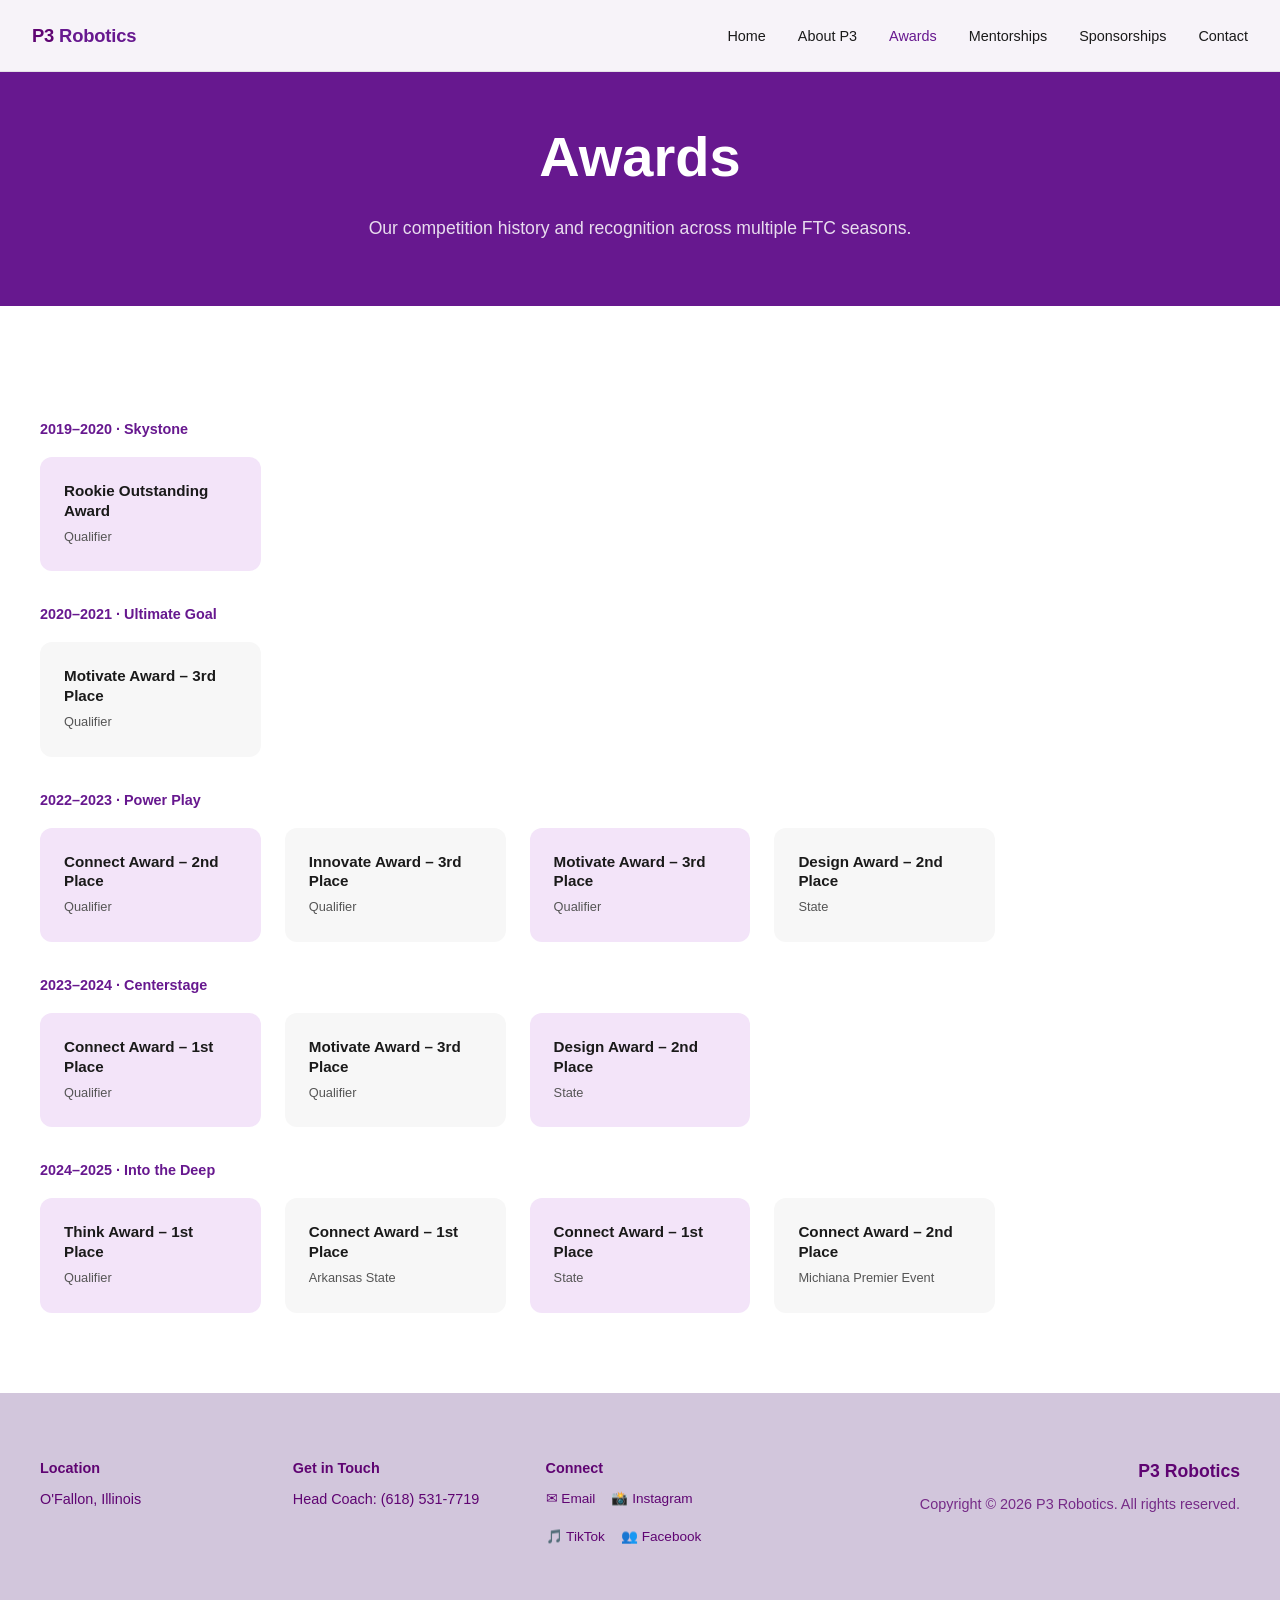
==== awards.html @ d6aab846 "Initial commit: P3 Robotics static site" ====
<!DOCTYPE html>
<html lang="en">
<head>
  <meta charset="UTF-8">
  <meta name="viewport" content="width=device-width, initial-scale=1.0">
  <title>Awards – P3 Robotics FTC #16751</title>
  <link rel="stylesheet" href="css/styles.css">
  <style>
    .fade-in { opacity: 0; transform: translateY(24px); transition: opacity 0.6s ease, transform 0.6s ease; }
    .fade-in.visible { opacity: 1; transform: none; }
  </style>
</head>
<body>

<nav>
  <a class="nav-logo" href="index.html">P3 <span>Robotics</span></a>
  <ul class="nav-links">
    <li><a href="index.html">Home</a></li>
    <li><a href="about.html">About P3</a></li>
    <li><a href="awards.html">Awards</a></li>
    <li><a href="mentorships.html">Mentorships</a></li>
    <li><a href="sponsorships.html">Sponsorships</a></li>
    <li><a href="contact.html">Contact</a></li>
  </ul>
  <button class="nav-hamburger" aria-label="Menu">
    <span></span><span></span><span></span>
  </button>
</nav>

<div class="page-hero">
  <h1>Awards</h1>
  <p>Our competition history and recognition across multiple FTC seasons.</p>
</div>

<section class="bg-white">
  <div class="container">

    <p class="award-season fade-in">2019–2020 · Skystone</p>
    <div class="awards-grid fade-in">
      <div class="award-card">
        <div class="award-name">Rookie Outstanding Award</div>
        <div class="award-event">Qualifier</div>
      </div>
    </div>

    <p class="award-season fade-in">2020–2021 · Ultimate Goal</p>
    <div class="awards-grid fade-in">
      <div class="award-card gray">
        <div class="award-name">Motivate Award – 3rd Place</div>
        <div class="award-event">Qualifier</div>
      </div>
    </div>

    <p class="award-season fade-in">2022–2023 · Power Play</p>
    <div class="awards-grid fade-in">
      <div class="award-card">
        <div class="award-name">Connect Award – 2nd Place</div>
        <div class="award-event">Qualifier</div>
      </div>
      <div class="award-card gray">
        <div class="award-name">Innovate Award – 3rd Place</div>
        <div class="award-event">Qualifier</div>
      </div>
      <div class="award-card">
        <div class="award-name">Motivate Award – 3rd Place</div>
        <div class="award-event">Qualifier</div>
      </div>
      <div class="award-card gray">
        <div class="award-name">Design Award – 2nd Place</div>
        <div class="award-event">State</div>
      </div>
    </div>

    <p class="award-season fade-in">2023–2024 · Centerstage</p>
    <div class="awards-grid fade-in">
      <div class="award-card">
        <div class="award-name">Connect Award – 1st Place</div>
        <div class="award-event">Qualifier</div>
      </div>
      <div class="award-card gray">
        <div class="award-name">Motivate Award – 3rd Place</div>
        <div class="award-event">Qualifier</div>
      </div>
      <div class="award-card">
        <div class="award-name">Design Award – 2nd Place</div>
        <div class="award-event">State</div>
      </div>
    </div>

    <p class="award-season fade-in">2024–2025 · Into the Deep</p>
    <div class="awards-grid fade-in">
      <div class="award-card">
        <div class="award-name">Think Award – 1st Place</div>
        <div class="award-event">Qualifier</div>
      </div>
      <div class="award-card gray">
        <div class="award-name">Connect Award – 1st Place</div>
        <div class="award-event">Arkansas State</div>
      </div>
      <div class="award-card">
        <div class="award-name">Connect Award – 1st Place</div>
        <div class="award-event">State</div>
      </div>
      <div class="award-card gray">
        <div class="award-name">Connect Award – 2nd Place</div>
        <div class="award-event">Michiana Premier Event</div>
      </div>
    </div>

  </div>
</section>

<footer>
  <div class="footer-inner">
    <div class="footer-col">
      <h4>Location</h4>
      <p>O'Fallon, Illinois</p>
    </div>
    <div class="footer-col">
      <h4>Get in Touch</h4>
      <p>Head Coach: (618) 531-7719</p>
    </div>
    <div class="footer-col">
      <h4>Connect</h4>
      <div class="social-links">
        <a href="mailto:polytechnicpuzzlepieces@gmail.com">✉ Email</a>
        <a href="https://www.instagram.com/polytechnicpuzzlepieces" target="_blank" rel="noopener">📸 Instagram</a>
        <a href="https://www.tiktok.com/@ftc16751" target="_blank" rel="noopener">🎵 TikTok</a>
        <a href="https://www.facebook.com/share/14a7jFLZGd/" target="_blank" rel="noopener">👥 Facebook</a>
      </div>
    </div>
    <div class="footer-col footer-right">
      <div class="footer-brand">P3 Robotics</div>
      <p class="footer-copy">Copyright © 2026 P3 Robotics. All rights reserved.</p>
    </div>
  </div>
</footer>

<script src="js/main.js"></script>
</body>
</html>
---- css/styles.css ----
:root {
  --purple-dark: #5f0472;
  --purple-primary: #67188f;
  --purple-mid: #c5b0cd;
  --purple-light: #d2c6dc;
  --purple-pale: #f3e4f9;
  --gray-light: #f7f7f7;
  --gray-bg: #f1f1f1;
  --text-dark: #1a1a1a;
  --text-faded: #555;
  --white: #ffffff;
  --nav-height: 72px;
}

* { box-sizing: border-box; margin: 0; padding: 0; }

html { scroll-behavior: smooth; }

body {
  font-family: -apple-system, BlinkMacSystemFont, "Segoe UI", Roboto, sans-serif;
  color: var(--text-dark);
  line-height: 1.6;
}

/* ── NAV ── */
nav {
  position: fixed;
  top: 0; left: 0; right: 0;
  height: var(--nav-height);
  background: rgba(255,255,255,0.95);
  backdrop-filter: blur(8px);
  display: flex;
  align-items: center;
  justify-content: space-between;
  padding: 0 2rem;
  z-index: 100;
  border-bottom: 1px solid rgba(0,0,0,0.08);
}

.nav-logo {
  font-size: 1.15rem;
  font-weight: 700;
  color: var(--purple-dark);
  text-decoration: none;
  letter-spacing: -0.01em;
}

.nav-logo span { color: var(--purple-primary); }

.nav-links {
  display: flex;
  gap: 2rem;
  list-style: none;
}

.nav-links a {
  text-decoration: none;
  color: var(--text-dark);
  font-size: 0.9rem;
  font-weight: 500;
  transition: color 0.2s;
}

.nav-links a:hover,
.nav-links a.active { color: var(--purple-primary); }

.nav-hamburger {
  display: none;
  flex-direction: column;
  gap: 5px;
  cursor: pointer;
  background: none;
  border: none;
  padding: 4px;
}

.nav-hamburger span {
  display: block;
  width: 24px;
  height: 2px;
  background: var(--text-dark);
  transition: all 0.3s;
}

/* ── HERO ── */
.hero {
  min-height: 100vh;
  position: relative;
  display: flex;
  align-items: center;
  justify-content: center;
  overflow: hidden;
}

.hero-bg {
  position: absolute;
  inset: 0;
  background-size: cover;
  background-position: center;
  background-image: url('../images/1_1766967297_DSC_0050_1200x800-1024x683.jpg');
}

.hero-overlay {
  position: absolute;
  inset: 0;
  background: rgba(127, 125, 123, 0.7);
}

.hero-content {
  position: relative;
  z-index: 1;
  text-align: center;
  color: white;
  padding: 2rem;
  max-width: 800px;
}

.hero-content h1 {
  font-size: clamp(2.5rem, 6vw, 5rem);
  font-weight: 700;
  line-height: 1.1;
  margin-bottom: 0.5rem;
}

.hero-content h2 {
  font-size: 1.5rem;
  font-weight: 400;
  margin-bottom: 1rem;
  opacity: 0.9;
}

.hero-content p {
  font-size: 1.2rem;
  margin-bottom: 2rem;
  opacity: 0.9;
}

/* ── BUTTONS ── */
.btn {
  display: inline-block;
  padding: 16px 40px;
  border-radius: 100px;
  font-weight: 500;
  font-size: 1rem;
  text-decoration: none;
  transition: opacity 0.2s, transform 0.2s;
  cursor: pointer;
  border: none;
}

.btn:hover { opacity: 0.85; transform: translateY(-1px); }

.btn-purple { background: var(--purple-mid); color: white; }
.btn-dark { background: var(--purple-dark); color: white; }
.btn-outline {
  background: transparent;
  border: 2px solid var(--purple-dark);
  color: var(--purple-dark);
}

/* ── SECTIONS ── */
section { padding: 5rem 2rem; }

.container {
  max-width: 1200px;
  margin: 0 auto;
}

.section-tag {
  display: inline-block;
  background: var(--purple-primary);
  color: white;
  font-size: 0.7rem;
  font-weight: 600;
  text-transform: uppercase;
  letter-spacing: 0.08em;
  padding: 6px 16px;
  border-radius: 100px;
  margin-bottom: 1.5rem;
}

.section-title {
  font-size: clamp(1.8rem, 4vw, 2.8rem);
  font-weight: 500;
  color: var(--text-dark);
  margin-bottom: 1rem;
  line-height: 1.2;
}

.section-subtitle {
  font-size: 1.05rem;
  color: var(--text-faded);
  max-width: 600px;
  margin: 0 auto 3rem;
}

.text-center { text-align: center; }

/* ── CARDS GRID ── */
.cards-grid {
  display: grid;
  grid-template-columns: repeat(auto-fit, minmax(280px, 1fr));
  gap: 1.5rem;
}

.card {
  background: var(--purple-pale);
  border-radius: 16px;
  padding: 2rem;
  transition: transform 0.2s;
}

.card:hover { transform: translateY(-3px); }

.card-gray { background: var(--gray-light); }

.card img {
  width: 100%;
  aspect-ratio: 4/3;
  object-fit: cover;
  border-radius: 8px;
  margin-bottom: 1.2rem;
}

.card-name {
  font-size: 1.2rem;
  font-weight: 700;
  color: var(--purple-primary);
  margin-bottom: 0.25rem;
}

.card-role {
  font-size: 0.9rem;
  font-weight: 500;
  color: var(--text-dark);
  margin-bottom: 0.5rem;
}

.card-bio {
  font-size: 0.875rem;
  color: var(--text-faded);
}

/* ── FEATURES ROW ── */
.features-row {
  display: grid;
  grid-template-columns: repeat(auto-fit, minmax(240px, 1fr));
  gap: 2.5rem;
  margin-top: 3rem;
}

.feature-item h3 {
  font-size: 1.1rem;
  font-weight: 600;
  margin-bottom: 0.5rem;
}

.feature-item p { font-size: 0.9rem; color: var(--text-faded); }

.feature-item img {
  width: 100%;
  aspect-ratio: 16/9;
  object-fit: cover;
  border-radius: 10px;
  margin-bottom: 1rem;
}

/* ── TIMELINE ── */
.timeline-grid {
  display: grid;
  grid-template-columns: repeat(3, 1fr);
  gap: 4px;
  margin-top: 2rem;
}

.timeline-card {
  background: var(--purple-pale);
  padding: 1.5rem;
}

.timeline-card.gray { background: var(--gray-bg); }

.timeline-card:first-child { border-radius: 20px 0 0 0; }
.timeline-card:nth-child(3) { border-radius: 0 20px 0 0; }
.timeline-card:nth-child(4) { border-radius: 0 0 0 20px; }
.timeline-card:last-child { border-radius: 0 0 20px 0; }

.timeline-meet {
  font-size: 1.1rem;
  font-weight: 300;
  letter-spacing: 0.1em;
  color: var(--purple-primary);
  margin-bottom: 0.4rem;
}

.timeline-venue {
  font-size: 0.95rem;
  font-weight: 500;
  margin-bottom: 1rem;
}

.timeline-card details {
  margin-bottom: 0.5rem;
}

.timeline-card summary {
  font-size: 0.85rem;
  font-weight: 600;
  cursor: pointer;
  padding: 4px 0;
  color: var(--text-dark);
  list-style: none;
  display: flex;
  align-items: center;
  gap: 0.4rem;
}

.timeline-card summary::before {
  content: '▶';
  font-size: 0.6rem;
  transition: transform 0.2s;
}

.timeline-card details[open] summary::before { transform: rotate(90deg); }

.timeline-card details p {
  font-size: 0.82rem;
  color: var(--text-faded);
  margin-top: 0.4rem;
  padding-left: 1rem;
  line-height: 1.5;
}

/* ── FAQ ── */
.faq-grid {
  display: grid;
  grid-template-columns: repeat(auto-fit, minmax(280px, 1fr));
  gap: 2.5rem;
  margin-top: 3rem;
}

.faq-item h3 {
  font-size: 1rem;
  font-weight: 600;
  margin-bottom: 0.5rem;
}

.faq-item p, .faq-item ul {
  font-size: 0.9rem;
  color: var(--text-faded);
}

.faq-item ul { padding-left: 1.2rem; }

/* ── FOOTER ── */
footer {
  background: var(--purple-light);
  padding: 4rem 2rem;
}

.footer-inner {
  max-width: 1200px;
  margin: 0 auto;
  display: grid;
  grid-template-columns: 1fr 1fr 1fr 2fr;
  gap: 2rem;
  align-items: start;
}

.footer-col h4 {
  font-size: 0.9rem;
  font-weight: 600;
  color: var(--purple-dark);
  margin-bottom: 0.5rem;
}

.footer-col p, .footer-col a {
  font-size: 0.9rem;
  color: var(--purple-dark);
  text-decoration: none;
}

.social-links {
  display: flex;
  gap: 1rem;
  flex-wrap: wrap;
  margin-top: 0.5rem;
}

.social-links a {
  color: var(--purple-dark);
  font-size: 0.85rem;
  text-decoration: none;
  display: flex;
  align-items: center;
  gap: 4px;
  transition: opacity 0.2s;
}

.social-links a:hover { opacity: 0.7; }

.footer-right {
  text-align: right;
}

.footer-brand {
  font-size: 1.1rem;
  font-weight: 700;
  color: var(--purple-dark);
  margin-bottom: 0.5rem;
}

.footer-copy {
  font-size: 0.8rem;
  color: var(--purple-dark);
  opacity: 0.8;
}

/* ── PAGE HERO (non-home) ── */
.page-hero {
  background: var(--purple-primary);
  color: white;
  text-align: center;
  padding: 7rem 2rem 4rem;
}

.page-hero h1 {
  font-size: clamp(2rem, 5vw, 3.5rem);
  font-weight: 700;
  margin-bottom: 0.75rem;
}

.page-hero p {
  font-size: 1.1rem;
  opacity: 0.85;
  max-width: 560px;
  margin: 0 auto;
}

/* ── ABOUT TEAM SECTION ── */
.team-grid {
  display: grid;
  grid-template-columns: repeat(auto-fit, minmax(260px, 1fr));
  gap: 1.5rem;
}

/* ── AWARDS ── */
.awards-grid {
  display: grid;
  grid-template-columns: repeat(auto-fill, minmax(220px, 1fr));
  gap: 1.5rem;
}

.award-card {
  background: var(--purple-pale);
  border-radius: 12px;
  padding: 1.5rem;
}

.award-card.gray { background: var(--gray-light); }

.award-name {
  font-size: 0.95rem;
  font-weight: 600;
  margin-bottom: 0.4rem;
  line-height: 1.3;
}

.award-event {
  font-size: 0.8rem;
  color: var(--text-faded);
}

.award-season {
  font-size: 0.9rem;
  font-weight: 700;
  color: var(--purple-primary);
  margin: 2rem 0 1rem;
}

/* ── CONTACT ── */
.contact-form-wrap {
  background: white;
  border-radius: 20px;
  padding: 2.5rem;
  box-shadow: 0 4px 24px rgba(0,0,0,0.08);
  max-width: 700px;
  margin: 2rem auto 0;
}

.form-group { margin-bottom: 1.5rem; }

.form-group label {
  display: block;
  font-size: 0.875rem;
  font-weight: 500;
  margin-bottom: 0.4rem;
  color: var(--text-dark);
}

.form-group input,
.form-group textarea,
.form-group select {
  width: 100%;
  padding: 12px 16px;
  border: 1px solid rgba(0,0,0,0.15);
  border-radius: 10px;
  font-size: 0.95rem;
  font-family: inherit;
  color: var(--text-dark);
  transition: border-color 0.2s;
  outline: none;
}

.form-group input:focus,
.form-group textarea:focus {
  border-color: var(--purple-primary);
  box-shadow: 0 0 0 3px rgba(103, 24, 143, 0.1);
}

.form-group textarea { resize: vertical; min-height: 120px; }

.form-success {
  display: none;
  background: #e8f5e9;
  color: #2e7d32;
  border-radius: 10px;
  padding: 1rem 1.5rem;
  margin-top: 1rem;
  font-weight: 500;
}

/* ── MENTORSHIP PAGE ── */
.split-section {
  display: grid;
  grid-template-columns: 1fr 1fr;
  gap: 0;
  align-items: center;
}

.split-section .split-text {
  padding: 4rem;
}

.split-section .split-img img {
  width: 100%;
  height: 100%;
  object-fit: cover;
  display: block;
}

.split-section.reverse .split-text { order: 2; }
.split-section.reverse .split-img { order: 1; }

.rounded-tr { border-radius: 0 200px 0 0; }
.rounded-tl { border-radius: 200px 0 0 0; }
.rounded-br { border-radius: 0 0 200px 0; }

/* ── SPONSORSHIP TIERS ── */
.tier-card {
  border: 2px solid var(--purple-pale);
  border-radius: 16px;
  padding: 2rem;
  text-align: center;
}

.tier-card.featured {
  border-color: var(--purple-primary);
  background: var(--purple-pale);
}

.tier-name {
  font-size: 1.3rem;
  font-weight: 700;
  color: var(--purple-primary);
  margin-bottom: 1.5rem;
}

.tier-benefits {
  list-style: none;
  text-align: left;
  font-size: 0.9rem;
  color: var(--text-faded);
}

.tier-benefits li {
  padding: 0.4rem 0;
  display: flex;
  gap: 0.5rem;
  align-items: flex-start;
}

.tier-benefits li::before {
  content: '✓';
  color: var(--purple-primary);
  font-weight: 700;
  flex-shrink: 0;
}

.sponsors-grid {
  display: grid;
  grid-template-columns: repeat(auto-fill, minmax(160px, 1fr));
  gap: 1.5rem;
  margin-top: 2rem;
}

.sponsor-card {
  background: var(--gray-light);
  border-radius: 12px;
  overflow: hidden;
  text-align: center;
  border: 1px solid rgba(0,0,0,0.06);
  display: flex;
  flex-direction: column;
}

.sponsor-card img {
  width: 100%;
  aspect-ratio: 4/3;
  object-fit: cover;
  display: block;
}

.sponsor-card span {
  display: block;
  padding: 0.75rem;
  font-weight: 600;
  font-size: 0.82rem;
  color: var(--text-dark);
}

/* ── UTILITIES ── */
.bg-white { background: white; }
.bg-pale { background: var(--purple-pale); }
.bg-gray { background: var(--gray-light); }

/* ── RESPONSIVE ── */
@media (max-width: 900px) {
  .timeline-grid {
    grid-template-columns: 1fr 1fr;
  }

  .split-section {
    grid-template-columns: 1fr;
  }
  .split-section .split-text { padding: 2.5rem 1.5rem; }
  .split-section.reverse .split-text { order: 1; }
  .split-section.reverse .split-img { order: 2; }

  .footer-inner {
    grid-template-columns: 1fr 1fr;
  }

  .footer-right { text-align: left; }
}

@media (max-width: 640px) {
  .nav-links {
    display: none;
    position: absolute;
    top: var(--nav-height);
    left: 0; right: 0;
    background: white;
    flex-direction: column;
    padding: 1.5rem 2rem;
    gap: 1.25rem;
    border-bottom: 1px solid rgba(0,0,0,0.08);
    box-shadow: 0 8px 24px rgba(0,0,0,0.06);
  }

  .nav-links.open { display: flex; }

  .nav-hamburger { display: flex; }

  .timeline-grid {
    grid-template-columns: 1fr;
  }

  .timeline-card:first-child { border-radius: 16px 16px 0 0; }
  .timeline-card:nth-child(3) { border-radius: 0; }
  .timeline-card:nth-child(4) { border-radius: 0; }
  .timeline-card:last-child { border-radius: 0 0 16px 16px; }

  .footer-inner {
    grid-template-columns: 1fr;
  }

  section { padding: 3.5rem 1.25rem; }

  .split-section .split-img { display: none; }
}
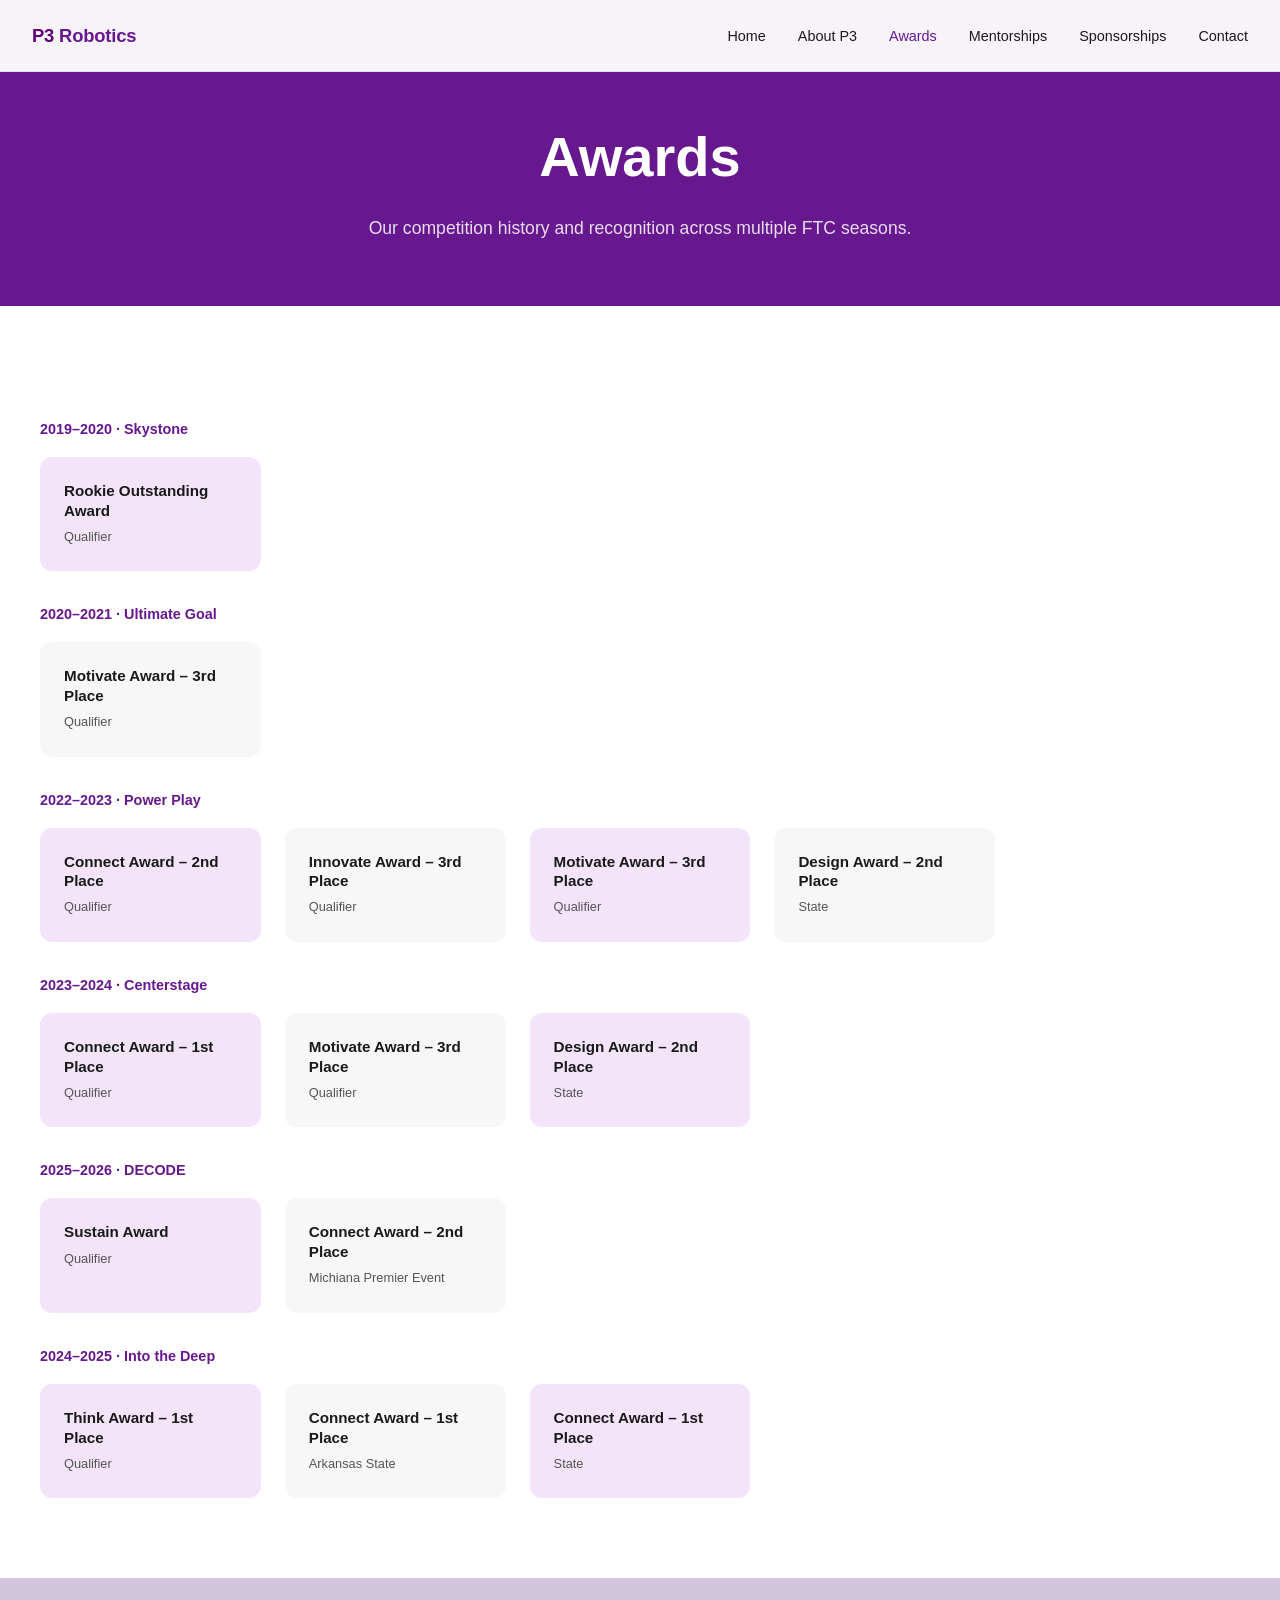
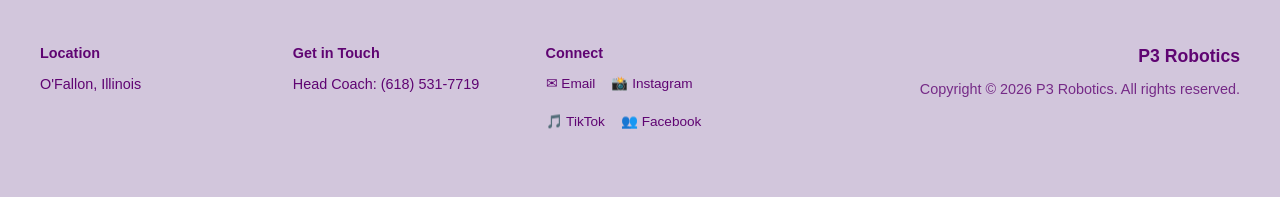
==== commit bb16172d: "Add 2025-26 awards season, stats bar, and season highlights to home page Co-Authored-By: Claude Sonn" ====
--- a/awards.html
+++ b/awards.html
@@ -87,6 +87,18 @@
       </div>
     </div>
 
+    <p class="award-season fade-in">2025–2026 · DECODE</p>
+    <div class="awards-grid fade-in">
+      <div class="award-card">
+        <div class="award-name">Sustain Award</div>
+        <div class="award-event">Qualifier</div>
+      </div>
+      <div class="award-card gray">
+        <div class="award-name">Connect Award – 2nd Place</div>
+        <div class="award-event">Michiana Premier Event</div>
+      </div>
+    </div>
+
     <p class="award-season fade-in">2024–2025 · Into the Deep</p>
     <div class="awards-grid fade-in">
       <div class="award-card">
@@ -100,10 +112,6 @@
       <div class="award-card">
         <div class="award-name">Connect Award – 1st Place</div>
         <div class="award-event">State</div>
-      </div>
-      <div class="award-card gray">
-        <div class="award-name">Connect Award – 2nd Place</div>
-        <div class="award-event">Michiana Premier Event</div>
       </div>
     </div>
 
